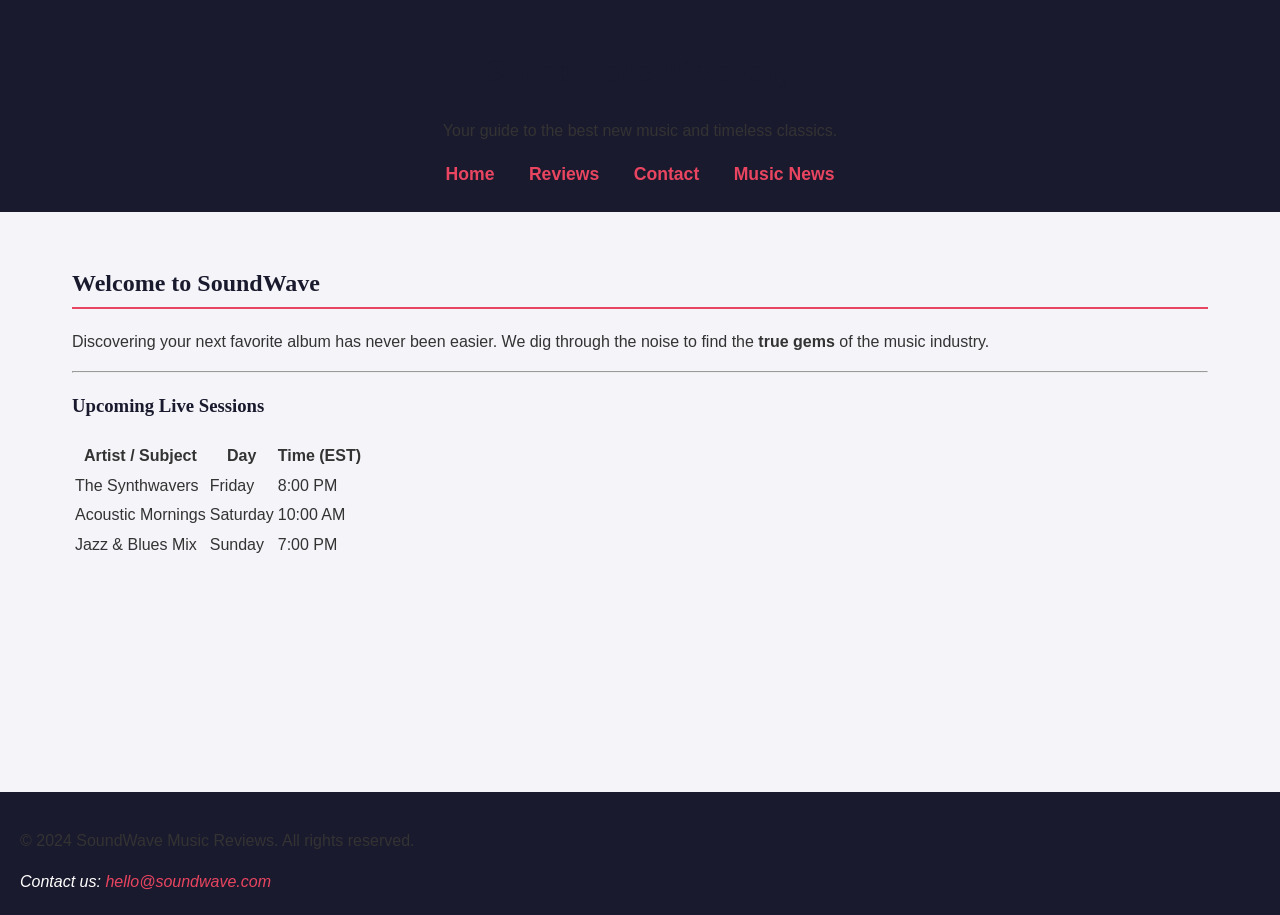
==== index.html @ 6774748c "Add files via upload" ====
<!DOCTYPE html>
<html lang="en">
<head>
    <meta charset="utf-8">
    <title>SoundWave | Home</title>
    <link rel="icon" href="[https://cdn-icons-png.flaticon.com/512/3011/3011236.png](https://cdn-icons-png.flaticon.com/512/3011/3011236.png)">
    <!-- REQUIREMENT: External CSS Link -->
    <link rel="stylesheet" href="styles.css">
</head>
<body>
    <header id="main-header">
        <h1>SoundWave Discovery</h1>
        <p>Your guide to the best new music and timeless classics.</p>
        <nav>
            <ul class="nav-menu">
                <li><a href="index.html">Home</a></li>
                <li><a href="reviews.html">Reviews</a></li>
                <li><a href="contact.html">Contact</a></li>
                <li><a href="[https://pitchfork.com/](https://pitchfork.com/)" target="_blank">Music News</a></li>
            </ul>
        </nav>
    </header>

    <main>
        <section id="home">
            <!-- REQUIREMENT: Inline CSS -->
            <h2 style="color: #1a1a2e; border-bottom: 2px solid #e94560; padding-bottom: 5px;">Welcome to SoundWave</h2>
            <p>Discovering your next favorite album has never been easier. We dig through the noise to find the <strong>true gems</strong> of the music industry.</p>
            <hr>
            <h3>Upcoming Live Sessions</h3>
            <!-- REQUIREMENT: Table -->
            <table>
                <thead>
                    <tr><th>Artist / Subject</th><th>Day</th><th>Time (EST)</th></tr>
                </thead>
                <tbody>
                    <tr><td>The Synthwavers</td><td>Friday</td><td>8:00 PM</td></tr>
                    <tr><td>Acoustic Mornings</td><td>Saturday</td><td>10:00 AM</td></tr>
                    <tr><td>Jazz & Blues Mix</td><td>Sunday</td><td>7:00 PM</td></tr>
                </tbody>
            </table>
        </section>
    </main>

    <footer>
        <p>&copy; 2024 SoundWave Music Reviews. All rights reserved.</p>
        <address>Contact us: <a href="mailto:hello@soundwave.com" style="color: #e94560;">hello@soundwave.com</a></address>
    </footer>
</body>
</html>
---- styles.css ----
/* =========================================
   PART C: Spacing & Line Height 
========================================= */
* { box-sizing: border-box; }

body {
    /* Font Family 1: Sans-Serif */
    font-family: "Segoe UI", Tahoma, sans-serif;
    /* Requirement: Line-height for readability */
    line-height: 1.6; 
    margin: 0; 
    padding: 0;
    background-color: #f4f4f9; 
    /* Text Color */
    color: #333; 
}

/* =========================================
   PART B: Fonts & Colors
========================================= */
h1, h2, h3 {
    /* Font Family 2: Serif */
    font-family: "Georgia", "Times New Roman", serif;
    color: #1a1a2e;
}

.role {
    /* Font Family 3: Monospace */
    font-family: "Courier New", Courier, monospace;
    font-style: italic; /* Font style */
    font-weight: bold;  /* Font weight */
    color: #e94560;
}

/* Links & Hover Effects */
a { color: #e94560; text-decoration: none; }
/* Requirement: Hover color for links */
a:hover { color: #000; text-decoration: underline; }

/* =========================================
   PART A & C: Selectors, Alignment, Margin/Padding
========================================= */
/* Element + ID Selector (Center Alignment) */
#main-header {
    background-color: #1a1a2e; 
    color: #fff;
    padding: 1.5rem 2rem; 
    text-align: center; /* ALIGN: CENTER */
}

/* Class Selector */
.nav-menu { list-style-type: none; padding: 0; margin: 0; }
.nav-menu li { display: inline-block; margin: 0 15px; }
.nav-menu a { color: #e94560; font-weight: bold; font-size: 1.1rem; }
.nav-menu a:hover { color: #fff; }

main { padding: 2em; max-width: 1200px; margin: 0 auto; min-height: 60vh;}

/* Justify Alignment for articles (Requirement) */
article p, .desc { text-align: justify; /* ALIGN: JUSTIFY */ }

/* Float utility */
.content-wrapper { width: 100%; }
.main-content { float: left; width: 65%; padding-right: 20px; }
.sidebar { float: right; width: 30%; background-color: #fff; padding: 1.5em; border-left: 4px solid #e94560; border-radius: 8px; }
.clearfix::after { content: ""; display: table; clear: both; }

/* =========================================
   PART D: Profile Cards & Hover Effects
========================================= */
.profile-card {
    background: #fff;
    width: 45%;
    float: left;
    margin: 2%;
    padding: 20px;
    border-radius: 10px;
    border: 2px solid #ddd;
    text-align: center;
    /* Transition for smooth hover effect */
    transition: transform 0.3s ease, box-shadow 0.3s ease, border-color 0.3s ease;
}

/* Unique ID styling for specific profiles */
#profile-ardak { border-bottom: 5px solid #007bff; }
#profile-linara { border-bottom: 5px solid #e94560; }

/* REQUIREMENT: Hover effects on cards */
.profile-card:hover {
    transform: translateY(-10px); /* Moves card up */
    box-shadow: 0 10px 20px rgba(0,0,0,0.15); /* Adds shadow */
    border-color: #333;
    background-color: #fcfcfc; /* Background change */
}

.profile-img {
    width: 150px;
    height: 150px;
    object-fit: cover;
    border-radius: 50%;
    border: 4px solid #f4f4f9;
}

/* Form Styles */
form { background: #fff; padding: 20px; border-radius: 8px; max-width: 500px; }
.form-group { margin-bottom: 15px; text-align: left; /* ALIGN: LEFT */ }
.form-group label { display: block; margin-bottom: 5px; font-weight: bold; }
.form-group input { width: 100%; padding: 8px; border: 1px solid #ccc; border-radius: 4px; }
button { background-color: #e94560; color: white; border: none; padding: 10px 20px; cursor: pointer; border-radius: 4px; }
button:hover { background-color: #d13d56; }

/* =========================================
   PRIORITY TEST CSS (Part A)
========================================= */
.priority-demo-section { background: #eee; padding: 20px; margin-top: 30px; border-radius: 5px;}
/* Element selector */
p { color: #333; } 
/* Class selector */
.priority-class { color: green; } 
/* ID selector */
#priority-text { color: blue; } 
/* Notice: The inline style "color: purple" in the HTML will beat all of these! */

/* Footer Right Alignment */
footer { background-color: #1a1a2e; color: #fff; padding: 20px; margin-top: 40px; }
.footer-text { text-align: right; /* ALIGN: RIGHT */ }
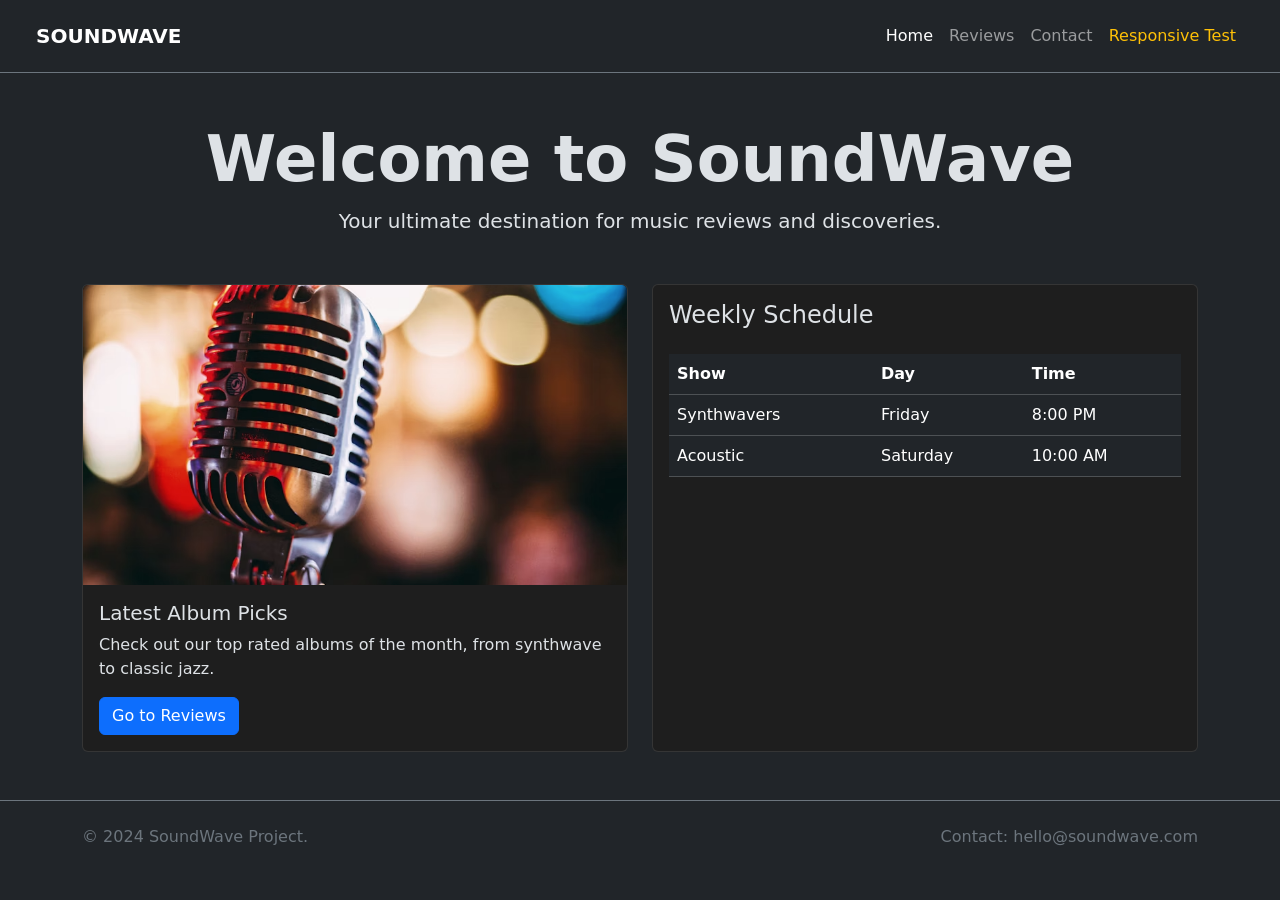
==== commit d73b70d7: "Add files via upload" ====
--- a/index.html
+++ b/index.html
@@ -1,50 +1,72 @@
 <!DOCTYPE html>
-<html lang="en">
+<html lang="en" data-bs-theme="dark">
 <head>
     <meta charset="utf-8">
+    <meta name="viewport" content="width=device-width, initial-scale=1.0">
     <title>SoundWave | Home</title>
-    <link rel="icon" href="[https://cdn-icons-png.flaticon.com/512/3011/3011236.png](https://cdn-icons-png.flaticon.com/512/3011/3011236.png)">
-    <!-- REQUIREMENT: External CSS Link -->
+    <link href="https://cdn.jsdelivr.net/npm/bootstrap@5.3.3/dist/css/bootstrap.min.css" rel="stylesheet">
     <link rel="stylesheet" href="styles.css">
 </head>
 <body>
-    <header id="main-header">
-        <h1>SoundWave Discovery</h1>
-        <p>Your guide to the best new music and timeless classics.</p>
-        <nav>
-            <ul class="nav-menu">
-                <li><a href="index.html">Home</a></li>
-                <li><a href="reviews.html">Reviews</a></li>
-                <li><a href="contact.html">Contact</a></li>
-                <li><a href="[https://pitchfork.com/](https://pitchfork.com/)" target="_blank">Music News</a></li>
-            </ul>
-        </nav>
-    </header>
+    <nav class="navbar navbar-expand-lg navbar-dark bg-dark border-bottom border-secondary px-4 py-3">
+        <div class="container-fluid">
+            <a class="navbar-brand fw-bold" href="index.html">SOUNDWAVE</a>
+            <button class="navbar-toggler" type="button" data-bs-toggle="collapse" data-bs-target="#navbarNav">
+                <span class="navbar-toggler-icon"></span>
+            </button>
+            <div class="collapse navbar-collapse" id="navbarNav">
+                <ul class="navbar-nav ms-auto">
+                    <li class="nav-item"><a class="nav-link active" href="index.html">Home</a></li>
+                    <li class="nav-item"><a class="nav-link" href="reviews.html">Reviews</a></li>
+                    <li class="nav-item"><a class="nav-link" href="contact.html">Contact</a></li>
+                    <li class="nav-item"><a class="nav-link text-warning" href="responsive.html">Responsive Test</a></li>
+                </ul>
+            </div>
+        </div>
+    </nav>
 
-    <main>
-        <section id="home">
-            <!-- REQUIREMENT: Inline CSS -->
-            <h2 style="color: #1a1a2e; border-bottom: 2px solid #e94560; padding-bottom: 5px;">Welcome to SoundWave</h2>
-            <p>Discovering your next favorite album has never been easier. We dig through the noise to find the <strong>true gems</strong> of the music industry.</p>
-            <hr>
-            <h3>Upcoming Live Sessions</h3>
-            <!-- REQUIREMENT: Table -->
-            <table>
-                <thead>
-                    <tr><th>Artist / Subject</th><th>Day</th><th>Time (EST)</th></tr>
-                </thead>
-                <tbody>
-                    <tr><td>The Synthwavers</td><td>Friday</td><td>8:00 PM</td></tr>
-                    <tr><td>Acoustic Mornings</td><td>Saturday</td><td>10:00 AM</td></tr>
-                    <tr><td>Jazz & Blues Mix</td><td>Sunday</td><td>7:00 PM</td></tr>
-                </tbody>
-            </table>
+    <main class="container my-5">
+        <header class="text-center mb-5">
+            <h1 class="display-3 fw-bold">Welcome to SoundWave</h1>
+            <p class="lead">Your ultimate destination for music reviews and discoveries.</p>
+        </header>
+
+        <section class="row g-4">
+            <div class="col-md-6">
+                <div class="card my-custom-card h-100">
+                    <img src="music.jpg" class="card-img-top" alt="Featured Music">
+                    <div class="card-body">
+                        <h5 class="card-title">Latest Album Picks</h5>
+                        <p class="card-text">Check out our top rated albums of the month, from synthwave to classic jazz.</p>
+                        <a href="reviews.html" class="btn btn-primary">Go to Reviews</a>
+                    </div>
+                </div>
+            </div>
+            <div class="col-md-6">
+                <div class="card my-custom-card h-100">
+                    <div class="card-body">
+                        <h2 class="h4 mb-4">Weekly Schedule</h2>
+                        <table class="table table-dark table-hover">
+                            <thead>
+                                <tr><th>Show</th><th>Day</th><th>Time</th></tr>
+                            </thead>
+                            <tbody>
+                                <tr><td>Synthwavers</td><td>Friday</td><td>8:00 PM</td></tr>
+                                <tr><td>Acoustic</td><td>Saturday</td><td>10:00 AM</td></tr>
+                            </tbody>
+                        </table>
+                    </div>
+                </div>
+            </div>
         </section>
     </main>
 
-    <footer>
-        <p>&copy; 2024 SoundWave Music Reviews. All rights reserved.</p>
-        <address>Contact us: <a href="mailto:hello@soundwave.com" style="color: #e94560;">hello@soundwave.com</a></address>
+    <footer class="bg-dark text-secondary py-4 border-top border-secondary mt-auto">
+        <div class="container d-flex justify-content-between">
+            <p>&copy; 2024 SoundWave Project.</p>
+            <p>Contact: hello@soundwave.com</p>
+        </div>
     </footer>
+    <script src="https://cdn.jsdelivr.net/npm/bootstrap@5.3.3/dist/js/bootstrap.bundle.min.js"></script>
 </body>
-</html>+</html> 
--- a/styles.css
+++ b/styles.css
@@ -1,126 +1,56 @@
-/* =========================================
-   PART C: Spacing & Line Height 
-========================================= */
-* { box-sizing: border-box; }
+/* Пункт 7: Кастомизация компонентов с помощью собственного CSS */
 
-body {
-    /* Font Family 1: Sans-Serif */
-    font-family: "Segoe UI", Tahoma, sans-serif;
-    /* Requirement: Line-height for readability */
-    line-height: 1.6; 
-    margin: 0; 
-    padding: 0;
-    background-color: #f4f4f9; 
-    /* Text Color */
-    color: #333; 
+/* Настройка внешнего вида карточек */
+.my-custom-card {
+    transition: transform 0.3s ease, box-shadow 0.3s ease;
+    border: 1px solid rgba(255, 255, 255, 0.1) !important;
+    overflow: hidden;
+    background-color: #1e1e1e !important; /* Собственный цвет фона для карточек */
 }
 
-/* =========================================
-   PART B: Fonts & Colors
-========================================= */
-h1, h2, h3 {
-    /* Font Family 2: Serif */
-    font-family: "Georgia", "Times New Roman", serif;
-    color: #1a1a2e;
+/* Эффект при наведении (кастомное поведение) */
+.my-custom-card:hover {
+    transform: translateY(-10px); /* Карточка плавно приподнимается */
+    box-shadow: 0 10px 30px rgba(0, 123, 255, 0.2); /* Появляется синее свечение */
+    border-color: #0d6efd !important;
 }
 
-.role {
-    /* Font Family 3: Monospace */
-    font-family: "Courier New", Courier, monospace;
-    font-style: italic; /* Font style */
-    font-weight: bold;  /* Font weight */
-    color: #e94560;
+/* Настройка изображений в карточках */
+.card-img-top {
+    height: 300px;
+    object-fit: cover; /* Фотографии не искажаются, а обрезаются по размеру */
+    filter: grayscale(20%); /* Легкий черно-белый фильтр */
+    transition: filter 0.3s ease;
 }
 
-/* Links & Hover Effects */
-a { color: #e94560; text-decoration: none; }
-/* Requirement: Hover color for links */
-a:hover { color: #000; text-decoration: underline; }
-
-/* =========================================
-   PART A & C: Selectors, Alignment, Margin/Padding
-========================================= */
-/* Element + ID Selector (Center Alignment) */
-#main-header {
-    background-color: #1a1a2e; 
-    color: #fff;
-    padding: 1.5rem 2rem; 
-    text-align: center; /* ALIGN: CENTER */
+.my-custom-card:hover .card-img-top {
+    filter: grayscale(0%); /* При наведении фото становится полностью цветным */
 }
 
-/* Class Selector */
-.nav-menu { list-style-type: none; padding: 0; margin: 0; }
-.nav-menu li { display: inline-block; margin: 0 15px; }
-.nav-menu a { color: #e94560; font-weight: bold; font-size: 1.1rem; }
-.nav-menu a:hover { color: #fff; }
-
-main { padding: 2em; max-width: 1200px; margin: 0 auto; min-height: 60vh;}
-
-/* Justify Alignment for articles (Requirement) */
-article p, .desc { text-align: justify; /* ALIGN: JUSTIFY */ }
-
-/* Float utility */
-.content-wrapper { width: 100%; }
-.main-content { float: left; width: 65%; padding-right: 20px; }
-.sidebar { float: right; width: 30%; background-color: #fff; padding: 1.5em; border-left: 4px solid #e94560; border-radius: 8px; }
-.clearfix::after { content: ""; display: table; clear: both; }
-
-/* =========================================
-   PART D: Profile Cards & Hover Effects
-========================================= */
-.profile-card {
-    background: #fff;
-    width: 45%;
-    float: left;
-    margin: 2%;
-    padding: 20px;
-    border-radius: 10px;
-    border: 2px solid #ddd;
-    text-align: center;
-    /* Transition for smooth hover effect */
-    transition: transform 0.3s ease, box-shadow 0.3s ease, border-color 0.3s ease;
+/* Стилизация полосы прокрутки для темной темы */
+::-webkit-scrollbar {
+    width: 10px;
 }
 
-/* Unique ID styling for specific profiles */
-#profile-ardak { border-bottom: 5px solid #007bff; }
-#profile-linara { border-bottom: 5px solid #e94560; }
-
-/* REQUIREMENT: Hover effects on cards */
-.profile-card:hover {
-    transform: translateY(-10px); /* Moves card up */
-    box-shadow: 0 10px 20px rgba(0,0,0,0.15); /* Adds shadow */
-    border-color: #333;
-    background-color: #fcfcfc; /* Background change */
+::-webkit-scrollbar-track {
+    background: #121212;
 }
 
-.profile-img {
-    width: 150px;
-    height: 150px;
-    object-fit: cover;
-    border-radius: 50%;
-    border: 4px solid #f4f4f9;
+::-webkit-scrollbar-thumb {
+    background: #333;
+    border-radius: 10px;
 }
 
-/* Form Styles */
-form { background: #fff; padding: 20px; border-radius: 8px; max-width: 500px; }
-.form-group { margin-bottom: 15px; text-align: left; /* ALIGN: LEFT */ }
-.form-group label { display: block; margin-bottom: 5px; font-weight: bold; }
-.form-group input { width: 100%; padding: 8px; border: 1px solid #ccc; border-radius: 4px; }
-button { background-color: #e94560; color: white; border: none; padding: 10px 20px; cursor: pointer; border-radius: 4px; }
-button:hover { background-color: #d13d56; }
+::-webkit-scrollbar-thumb:hover {
+    background: #444;
+}
 
-/* =========================================
-   PRIORITY TEST CSS (Part A)
-========================================= */
-.priority-demo-section { background: #eee; padding: 20px; margin-top: 30px; border-radius: 5px;}
-/* Element selector */
-p { color: #333; } 
-/* Class selector */
-.priority-class { color: green; } 
-/* ID selector */
-#priority-text { color: blue; } 
-/* Notice: The inline style "color: purple" in the HTML will beat all of these! */
+/* Кастомные отступы и стили для ссылок в футере */
+footer address a {
+    transition: color 0.2s ease;
+}
 
-/* Footer Right Alignment */
-footer { background-color: #1a1a2e; color: #fff; padding: 20px; margin-top: 40px; }
-.footer-text { text-align: right; /* ALIGN: RIGHT */ }+footer address a:hover {
+    color: #fff !important;
+    text-decoration: underline !important;
+}
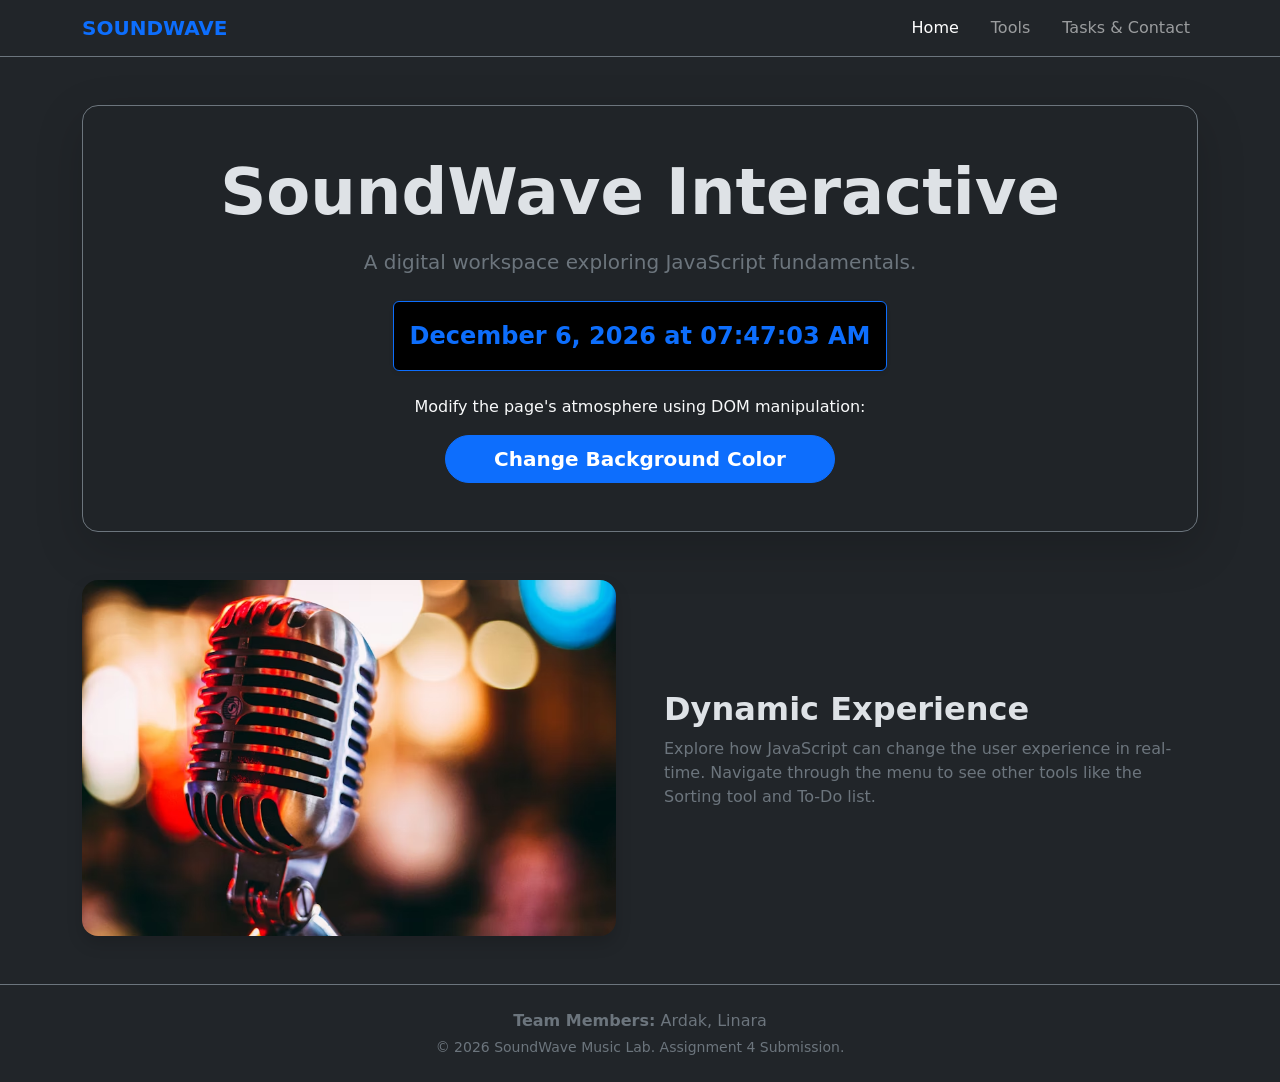
==== commit 3098715d: "Add files via upload" ====
--- a/index.html
+++ b/index.html
@@ -1,72 +1,95 @@
 <!DOCTYPE html>
 <html lang="en" data-bs-theme="dark">
 <head>
-    <meta charset="utf-8">
+    <meta charset="UTF-8">
     <meta name="viewport" content="width=device-width, initial-scale=1.0">
     <title>SoundWave | Home</title>
+    <!-- Подключение Bootstrap 5 -->
     <link href="https://cdn.jsdelivr.net/npm/bootstrap@5.3.3/dist/css/bootstrap.min.css" rel="stylesheet">
+    <!-- Подключение общего файла стилей -->
     <link rel="stylesheet" href="styles.css">
 </head>
-<body>
-    <nav class="navbar navbar-expand-lg navbar-dark bg-dark border-bottom border-secondary px-4 py-3">
-        <div class="container-fluid">
-            <a class="navbar-brand fw-bold" href="index.html">SOUNDWAVE</a>
+<body id="mainBody">
+
+    <!-- Навигация (одинаковая для всех страниц) -->
+    <nav class="navbar navbar-expand-lg navbar-dark bg-dark border-bottom border-secondary sticky-top">
+        <div class="container">
+            <a class="navbar-brand fw-bold text-primary" href="index.html">SOUNDWAVE</a>
             <button class="navbar-toggler" type="button" data-bs-toggle="collapse" data-bs-target="#navbarNav">
                 <span class="navbar-toggler-icon"></span>
             </button>
             <div class="collapse navbar-collapse" id="navbarNav">
-                <ul class="navbar-nav ms-auto">
+                <ul class="navbar-nav ms-auto gap-3">
                     <li class="nav-item"><a class="nav-link active" href="index.html">Home</a></li>
-                    <li class="nav-item"><a class="nav-link" href="reviews.html">Reviews</a></li>
-                    <li class="nav-item"><a class="nav-link" href="contact.html">Contact</a></li>
-                    <li class="nav-item"><a class="nav-link text-warning" href="responsive.html">Responsive Test</a></li>
+                    <li class="nav-item"><a class="nav-link" href="reviews.html">Tools</a></li>
+                    <li class="nav-item"><a class="nav-link" href="contact.html">Tasks & Contact</a></li>
                 </ul>
             </div>
         </div>
     </nav>
 
-    <main class="container my-5">
-        <header class="text-center mb-5">
-            <h1 class="display-3 fw-bold">Welcome to SoundWave</h1>
-            <p class="lead">Your ultimate destination for music reviews and discoveries.</p>
-        </header>
-
-        <section class="row g-4">
-            <div class="col-md-6">
-                <div class="card my-custom-card h-100">
-                    <img src="music.jpg" class="card-img-top" alt="Featured Music">
-                    <div class="card-body">
-                        <h5 class="card-title">Latest Album Picks</h5>
-                        <p class="card-text">Check out our top rated albums of the month, from synthwave to classic jazz.</p>
-                        <a href="reviews.html" class="btn btn-primary">Go to Reviews</a>
-                    </div>
+    <!-- Основной контент главной страницы -->
+    <header class="container mt-5 text-center">
+        <div class="p-5 rounded-4 bg-dark bg-opacity-50 border border-secondary shadow-lg hero-card">
+            <h1 class="display-3 fw-bold mb-3">SoundWave Interactive</h1>
+            <p class="lead text-secondary mb-4">A digital workspace exploring JavaScript fundamentals.</p>
+            
+            <!-- Задача 6: Отображение текущей даты и времени -->
+            <div class="mb-4">
+                <div class="d-inline-block p-3 border border-primary rounded bg-black shadow-sm">
+                    <span id="clock" class="fs-4 fw-bold text-primary">Initializing clock...</span>
                 </div>
             </div>
+
+            <!-- Задача 5: Изменение цвета фона страницы -->
+            <div class="mt-4">
+                <p class="text-light">Modify the page's atmosphere using DOM manipulation:</p>
+                <button class="btn btn-primary btn-lg px-5 rounded-pill fw-bold" onclick="changeColor()">Change Background Color</button>
+            </div>
+        </div>
+    </header>
+
+    <main class="container my-5">
+        <div class="row align-items-center g-5">
             <div class="col-md-6">
-                <div class="card my-custom-card h-100">
-                    <div class="card-body">
-                        <h2 class="h4 mb-4">Weekly Schedule</h2>
-                        <table class="table table-dark table-hover">
-                            <thead>
-                                <tr><th>Show</th><th>Day</th><th>Time</th></tr>
-                            </thead>
-                            <tbody>
-                                <tr><td>Synthwavers</td><td>Friday</td><td>8:00 PM</td></tr>
-                                <tr><td>Acoustic</td><td>Saturday</td><td>10:00 AM</td></tr>
-                            </tbody>
-                        </table>
-                    </div>
-                </div>
+                <img src="music.jpg" alt="Music Background" class="img-fluid rounded-4 shadow">
             </div>
-        </section>
+            <div class="col-md-6">
+                <h2 class="fw-bold">Dynamic Experience</h2>
+                <p class="text-secondary">Explore how JavaScript can change the user experience in real-time. Navigate through the menu to see other tools like the Sorting tool and To-Do list.</p>
+            </div>
+        </div>
     </main>
 
-    <footer class="bg-dark text-secondary py-4 border-top border-secondary mt-auto">
-        <div class="container d-flex justify-content-between">
-            <p>&copy; 2024 SoundWave Project.</p>
-            <p>Contact: hello@soundwave.com</p>
+    <!-- Футер с именами команды (Requirement 1) -->
+    <footer class="bg-dark text-secondary py-4 border-top border-secondary mt-5">
+        <div class="container text-center">
+            <p class="mb-1"><strong>Team Members:</strong> Ardak, Linara</p>
+            <p class="small mb-0">&copy; 2026 SoundWave Music Lab. Assignment 4 Submission.</p>
         </div>
     </footer>
+
+    <!-- Скрипты для главной страницы -->
+    <script>
+        // Функция для обновления времени каждую секунду (Requirement 6)
+        function updateClock() {
+            const now = new Date();
+            const formatOptions = { 
+                month: 'long', day: 'numeric', year: 'numeric', 
+                hour: '2-digit', minute: '2-digit', second: '2-digit', hour12: true 
+            };
+            document.getElementById('clock').innerText = now.toLocaleString('en-US', formatOptions);
+        }
+        setInterval(updateClock, 1000); // Обновление каждую секунду
+        updateClock();
+
+        // Функция изменения фона страницы (Requirement 5)
+        function changeColor() {
+            const colors = ['#1a1a2e', '#16213e', '#0f3460', '#1b262c', '#000000', '#121212'];
+            const randomPick = colors[Math.floor(Math.random() * colors.length)];
+            document.getElementById('mainBody').style.backgroundColor = randomPick;
+        }
+    </script>
     <script src="https://cdn.jsdelivr.net/npm/bootstrap@5.3.3/dist/js/bootstrap.bundle.min.js"></script>
 </body>
 </html> 
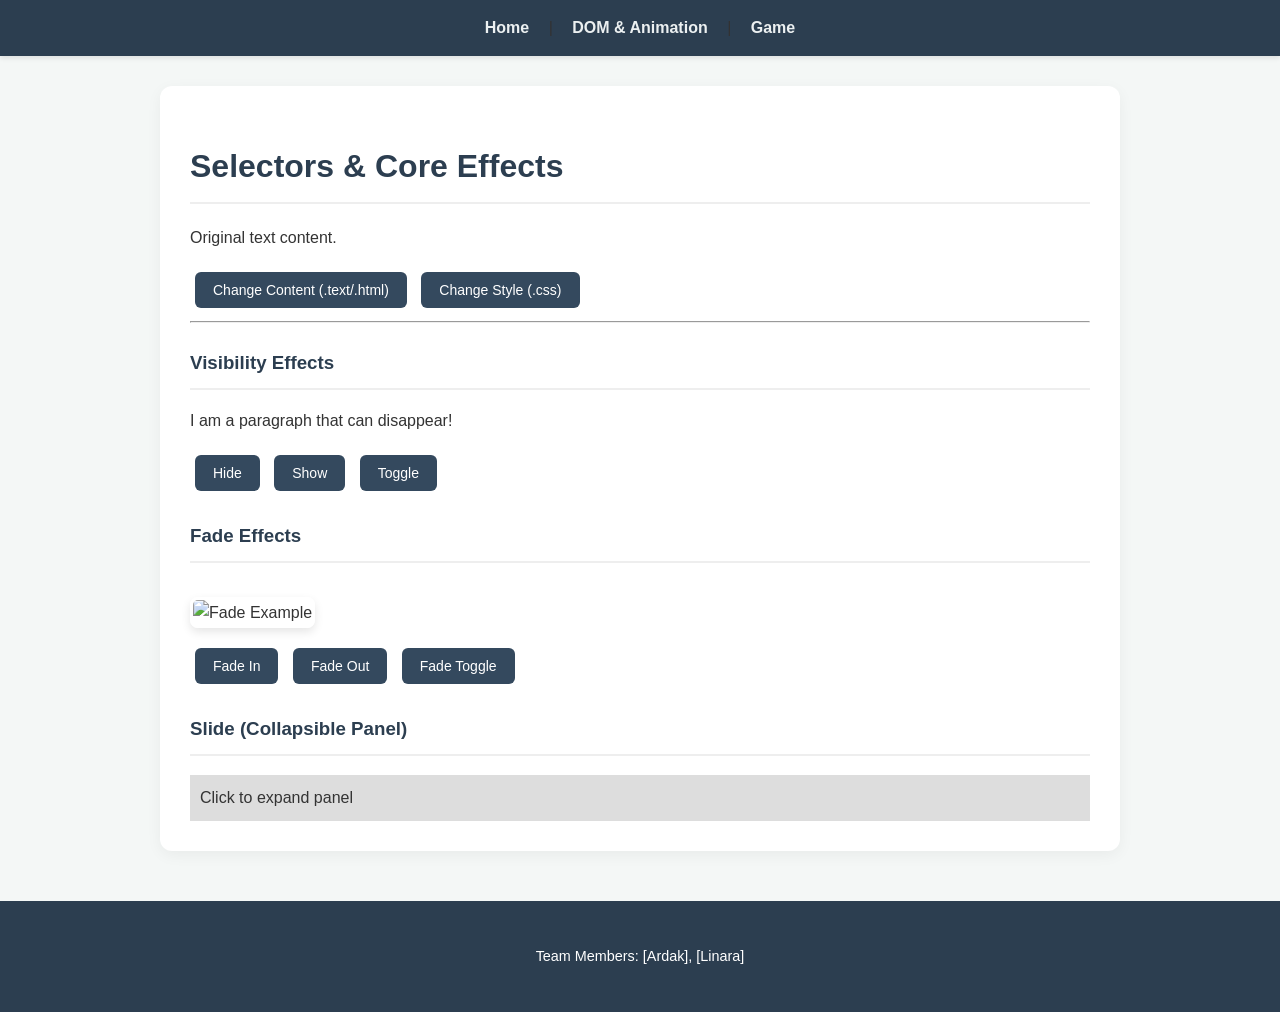
==== commit f025d5ec: "Add files via upload" ====
--- a/index.html
+++ b/index.html
@@ -1,95 +1,54 @@
 <!DOCTYPE html>
-<html lang="en" data-bs-theme="dark">
+<html lang="en">
 <head>
     <meta charset="UTF-8">
-    <meta name="viewport" content="width=device-width, initial-scale=1.0">
-    <title>SoundWave | Home</title>
-    <!-- Подключение Bootstrap 5 -->
-    <link href="https://cdn.jsdelivr.net/npm/bootstrap@5.3.3/dist/css/bootstrap.min.css" rel="stylesheet">
-    <!-- Подключение общего файла стилей -->
-    <link rel="stylesheet" href="styles.css">
+    <title>Assignment 5 - Interactive Web</title>
+    <link rel="stylesheet" href="style.css">
+    <script src="https://code.jquery.com/jquery-3.6.0.min.js"></script>
 </head>
-<body id="mainBody">
-
-    <!-- Навигация (одинаковая для всех страниц) -->
-    <nav class="navbar navbar-expand-lg navbar-dark bg-dark border-bottom border-secondary sticky-top">
-        <div class="container">
-            <a class="navbar-brand fw-bold text-primary" href="index.html">SOUNDWAVE</a>
-            <button class="navbar-toggler" type="button" data-bs-toggle="collapse" data-bs-target="#navbarNav">
-                <span class="navbar-toggler-icon"></span>
-            </button>
-            <div class="collapse navbar-collapse" id="navbarNav">
-                <ul class="navbar-nav ms-auto gap-3">
-                    <li class="nav-item"><a class="nav-link active" href="index.html">Home</a></li>
-                    <li class="nav-item"><a class="nav-link" href="reviews.html">Tools</a></li>
-                    <li class="nav-item"><a class="nav-link" href="contact.html">Tasks & Contact</a></li>
-                </ul>
-            </div>
-        </div>
+<body>
+    <nav>
+        <a href="index.html">Home</a> | <a href="elements.html">DOM & Animation</a> | <a href="game.html">Game</a>
     </nav>
 
-    <!-- Основной контент главной страницы -->
-    <header class="container mt-5 text-center">
-        <div class="p-5 rounded-4 bg-dark bg-opacity-50 border border-secondary shadow-lg hero-card">
-            <h1 class="display-3 fw-bold mb-3">SoundWave Interactive</h1>
-            <p class="lead text-secondary mb-4">A digital workspace exploring JavaScript fundamentals.</p>
-            
-            <!-- Задача 6: Отображение текущей даты и времени -->
-            <div class="mb-4">
-                <div class="d-inline-block p-3 border border-primary rounded bg-black shadow-sm">
-                    <span id="clock" class="fs-4 fw-bold text-primary">Initializing clock...</span>
-                </div>
+    <main>
+        <h1>Selectors & Core Effects</h1>
+        
+        <!-- Section 2: Selectors & CSS -->
+        <section id="selectors-section">
+            <p id="main-text">Original text content.</p>
+            <button id="changeTextBtn">Change Content (.text/.html)</button>
+            <button id="changeStyleBtn">Change Style (.css)</button>
+        </section>
+
+        <hr>
+
+        <!-- Section 3: JQuery Effects -->
+        <section>
+            <h3>Visibility Effects</h3>
+            <p class="target-para">I am a paragraph that can disappear!</p>
+            <button id="hideBtn">Hide</button>
+            <button id="showBtn">Show</button>
+            <button id="toggleBtn">Toggle</button>
+
+            <h3>Fade Effects</h3>
+            <img id="fadeImg" src="https://picsum.photos/id/1/200/150" alt="Fade Example">
+            <br>
+            <button id="fadeInBtn">Fade In</button>
+            <button id="fadeOutBtn">Fade Out</button>
+            <button id="fadeToggleBtn">Fade Toggle</button>
+
+            <h3>Slide (Collapsible Panel)</h3>
+            <div id="panel-header" style="background:#ddd; cursor:pointer; padding:10px;">Click to expand panel</div>
+            <div id="panel-content" style="display:none; padding:10px; border:1px solid #ddd;">
+                This is a collapsible panel controlled by .slideToggle()!
             </div>
-
-            <!-- Задача 5: Изменение цвета фона страницы -->
-            <div class="mt-4">
-                <p class="text-light">Modify the page's atmosphere using DOM manipulation:</p>
-                <button class="btn btn-primary btn-lg px-5 rounded-pill fw-bold" onclick="changeColor()">Change Background Color</button>
-            </div>
-        </div>
-    </header>
-
-    <main class="container my-5">
-        <div class="row align-items-center g-5">
-            <div class="col-md-6">
-                <img src="music.jpg" alt="Music Background" class="img-fluid rounded-4 shadow">
-            </div>
-            <div class="col-md-6">
-                <h2 class="fw-bold">Dynamic Experience</h2>
-                <p class="text-secondary">Explore how JavaScript can change the user experience in real-time. Navigate through the menu to see other tools like the Sorting tool and To-Do list.</p>
-            </div>
-        </div>
+        </section>
     </main>
 
-    <!-- Футер с именами команды (Requirement 1) -->
-    <footer class="bg-dark text-secondary py-4 border-top border-secondary mt-5">
-        <div class="container text-center">
-            <p class="mb-1"><strong>Team Members:</strong> Ardak, Linara</p>
-            <p class="small mb-0">&copy; 2026 SoundWave Music Lab. Assignment 4 Submission.</p>
-        </div>
+    <footer>
+        <p>Team Members: [Ardak], [Linara]</p>
     </footer>
-
-    <!-- Скрипты для главной страницы -->
-    <script>
-        // Функция для обновления времени каждую секунду (Requirement 6)
-        function updateClock() {
-            const now = new Date();
-            const formatOptions = { 
-                month: 'long', day: 'numeric', year: 'numeric', 
-                hour: '2-digit', minute: '2-digit', second: '2-digit', hour12: true 
-            };
-            document.getElementById('clock').innerText = now.toLocaleString('en-US', formatOptions);
-        }
-        setInterval(updateClock, 1000); // Обновление каждую секунду
-        updateClock();
-
-        // Функция изменения фона страницы (Requirement 5)
-        function changeColor() {
-            const colors = ['#1a1a2e', '#16213e', '#0f3460', '#1b262c', '#000000', '#121212'];
-            const randomPick = colors[Math.floor(Math.random() * colors.length)];
-            document.getElementById('mainBody').style.backgroundColor = randomPick;
-        }
-    </script>
-    <script src="https://cdn.jsdelivr.net/npm/bootstrap@5.3.3/dist/js/bootstrap.bundle.min.js"></script>
+    <script src="script.js"></script>
 </body>
 </html> 
--- a/style.css
+++ b/style.css
@@ -0,0 +1,131 @@
+/* style.css — Обновленный дизайн */
+
+/* Общие настройки страницы */
+body { 
+    font-family: 'Segoe UI', Arial, sans-serif; 
+    padding: 0; 
+    margin: 0; 
+    background-color: #f4f7f6; 
+    color: #333; 
+    line-height: 1.6;
+}
+
+/* Навигация (Navbar) */
+nav { 
+    background: #2c3e50; 
+    padding: 15px 20px; 
+    text-align: center;
+    box-shadow: 0 2px 5px rgba(0,0,0,0.1);
+}
+
+nav a { 
+    color: #ecf0f1; 
+    text-decoration: none; 
+    margin: 0 15px; 
+    font-weight: bold;
+    transition: color 0.3s;
+}
+
+nav a:hover { 
+    color: #3498db; 
+}
+
+/* Контейнер для контента */
+main { 
+    max-width: 900px; 
+    margin: 30px auto; 
+    background: #fff; 
+    padding: 30px; 
+    border-radius: 12px;
+    box-shadow: 0 4px 15px rgba(0,0,0,0.05);
+}
+
+/* Стили заголовков */
+h1, h3 { 
+    color: #2c3e50; 
+    border-bottom: 2px solid #eee; 
+    padding-bottom: 10px;
+    margin-top: 25px;
+}
+
+/* Кнопки (Buttons) — исправляем внешний вид */
+button { 
+    padding: 10px 18px; 
+    margin: 5px; 
+    border: none; 
+    background: #34495e; 
+    color: #fff;
+    border-radius: 6px; 
+    cursor: pointer; 
+    font-size: 14px;
+    transition: all 0.3s ease;
+}
+
+button:hover { 
+    background: #3498db; 
+    transform: translateY(-2px);
+    box-shadow: 0 4px 8px rgba(0,0,0,0.1);
+}
+
+/* Изображения */
+img { 
+    max-width: 100%; 
+    height: auto; 
+    border-radius: 8px; 
+    margin: 15px 0;
+    border: 3px solid #fff;
+    box-shadow: 0 4px 10px rgba(0,0,0,0.1);
+}
+
+/* Секции анимаций и игры */
+.square {
+    width: 60px;
+    height: 60px;
+    background-color: #e74c3c;
+    position: relative;
+    margin: 30px 0;
+    border-radius: 4px;
+}
+
+#ball-container {
+    width: 100%; 
+    height: 200px; 
+    background: #ecf0f1;
+    border: 2px dashed #bdc3c7; 
+    position: relative;
+    border-radius: 10px;
+    overflow: hidden;
+    margin: 20px 0;
+}
+
+#ball {
+    width: 40px;
+    height: 40px;
+    background-color: #3498db;
+    border-radius: 50%;
+    position: absolute;
+    top: 50%;
+    transform: translateY(-50%);
+    left: 0;
+}
+
+/* Футер — обязательное требование */
+footer { 
+    background: #2c3e50;
+    color: #fff;
+    margin-top: 50px; 
+    padding: 30px; 
+    text-align: center; 
+    font-size: 0.9rem;
+}
+
+/* Поле ввода для игры */
+input[type="number"] {
+    padding: 10px;
+    border: 2px solid #ddd;
+    border-radius: 6px;
+    width: 150px;
+    outline: none;
+}
+
+input:focus { border-color: #3498db; } 
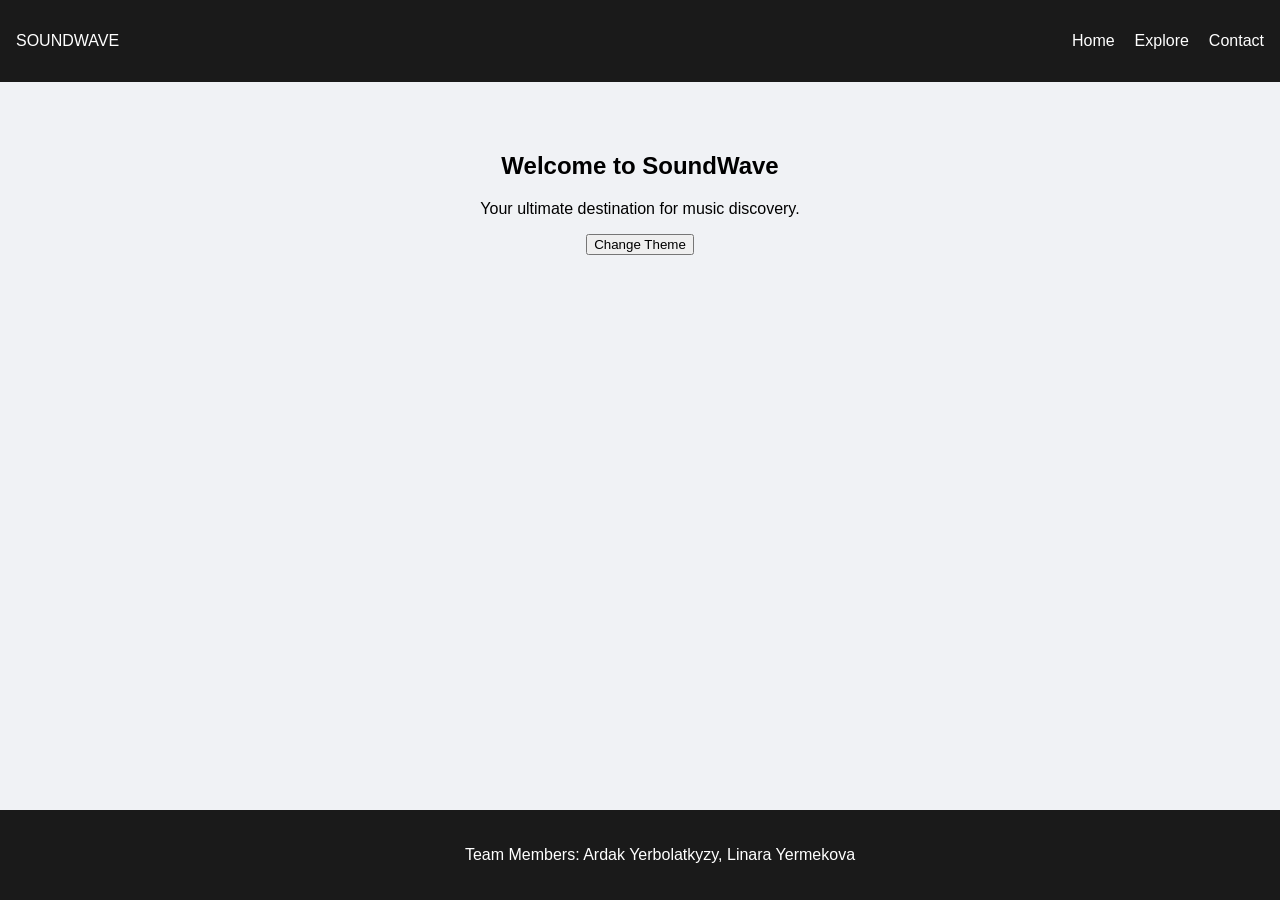
==== commit 299e14d4: "Add files via upload" ====
--- a/index.html
+++ b/index.html
@@ -2,52 +2,31 @@
 <html lang="en">
 <head>
     <meta charset="UTF-8">
-    <title>Assignment 5 - Interactive Web</title>
+    <title>SoundWave - Home</title>
     <link rel="stylesheet" href="style.css">
-    <script src="https://code.jquery.com/jquery-3.6.0.min.js"></script>
 </head>
 <body>
-    <nav>
-        <a href="index.html">Home</a> | <a href="elements.html">DOM & Animation</a> | <a href="game.html">Game</a>
-    </nav>
+    <header>
+        <nav>
+            <div class="logo">SOUNDWAVE</div>
+            <ul>
+                <li><a href="index.html">Home</a></li>
+                <li><a href="explore.html">Explore</a></li>
+                <li><a href="contact.html">Contact</a></li>
+            </ul>
+        </nav>
+    </header>
 
     <main>
-        <h1>Selectors & Core Effects</h1>
-        
-        <!-- Section 2: Selectors & CSS -->
-        <section id="selectors-section">
-            <p id="main-text">Original text content.</p>
-            <button id="changeTextBtn">Change Content (.text/.html)</button>
-            <button id="changeStyleBtn">Change Style (.css)</button>
-        </section>
-
-        <hr>
-
-        <!-- Section 3: JQuery Effects -->
-        <section>
-            <h3>Visibility Effects</h3>
-            <p class="target-para">I am a paragraph that can disappear!</p>
-            <button id="hideBtn">Hide</button>
-            <button id="showBtn">Show</button>
-            <button id="toggleBtn">Toggle</button>
-
-            <h3>Fade Effects</h3>
-            <img id="fadeImg" src="https://picsum.photos/id/1/200/150" alt="Fade Example">
-            <br>
-            <button id="fadeInBtn">Fade In</button>
-            <button id="fadeOutBtn">Fade Out</button>
-            <button id="fadeToggleBtn">Fade Toggle</button>
-
-            <h3>Slide (Collapsible Panel)</h3>
-            <div id="panel-header" style="background:#ddd; cursor:pointer; padding:10px;">Click to expand panel</div>
-            <div id="panel-content" style="display:none; padding:10px; border:1px solid #ddd;">
-                This is a collapsible panel controlled by .slideToggle()!
-            </div>
+        <section style="text-align: center; padding: 50px;">
+            <h1 id="welcome-msg">Welcome to SoundWave</h1>
+            <p>Your ultimate destination for music discovery.</p>
+            <button id="theme-toggle">Change Theme</button>
         </section>
     </main>
 
     <footer>
-        <p>Team Members: [Ardak], [Linara]</p>
+        <p>Team Members: Ardak Yerbolatkyzy, Linara Yermekova</p>
     </footer>
     <script src="script.js"></script>
 </body>
--- a/style.css
+++ b/style.css
@@ -1,131 +1,16 @@
-/* style.css — Обновленный дизайн */
+body { font-family: 'Arial', sans-serif; margin: 0; background-color: #f0f2f5; }
+header { background: #1a1a1a; color: white; padding: 1rem; }
+nav { display: flex; justify-content: space-between; align-items: center; }
+nav ul { list-style: none; display: flex; gap: 20px; }
+nav a { color: white; text-decoration: none; }
 
-/* Общие настройки страницы */
-body { 
-    font-family: 'Segoe UI', Arial, sans-serif; 
-    padding: 0; 
-    margin: 0; 
-    background-color: #f4f7f6; 
-    color: #333; 
-    line-height: 1.6;
-}
+.grid-container { display: grid; grid-template-columns: repeat(auto-fit, minmax(200px, 1fr)); gap: 20px; padding: 20px; }
+.song-card { background: white; padding: 15px; border-radius: 10px; box-shadow: 0 2px 5px rgba(0,0,0,0.1); text-align: center; }
 
-/* Навигация (Navbar) */
-nav { 
-    background: #2c3e50; 
-    padding: 15px 20px; 
-    text-align: center;
-    box-shadow: 0 2px 5px rgba(0,0,0,0.1);
-}
+footer { background: #1a1a1a; color: white; text-align: center; padding: 20px; position: fixed; bottom: 0; width: 100%; }
 
-nav a { 
-    color: #ecf0f1; 
-    text-decoration: none; 
-    margin: 0 15px; 
-    font-weight: bold;
-    transition: color 0.3s;
-}
-
-nav a:hover { 
-    color: #3498db; 
-}
-
-/* Контейнер для контента */
-main { 
-    max-width: 900px; 
-    margin: 30px auto; 
-    background: #fff; 
-    padding: 30px; 
-    border-radius: 12px;
-    box-shadow: 0 4px 15px rgba(0,0,0,0.05);
-}
-
-/* Стили заголовков */
-h1, h3 { 
-    color: #2c3e50; 
-    border-bottom: 2px solid #eee; 
-    padding-bottom: 10px;
-    margin-top: 25px;
-}
-
-/* Кнопки (Buttons) — исправляем внешний вид */
-button { 
-    padding: 10px 18px; 
-    margin: 5px; 
-    border: none; 
-    background: #34495e; 
-    color: #fff;
-    border-radius: 6px; 
-    cursor: pointer; 
-    font-size: 14px;
-    transition: all 0.3s ease;
-}
-
-button:hover { 
-    background: #3498db; 
-    transform: translateY(-2px);
-    box-shadow: 0 4px 8px rgba(0,0,0,0.1);
-}
-
-/* Изображения */
-img { 
-    max-width: 100%; 
-    height: auto; 
-    border-radius: 8px; 
-    margin: 15px 0;
-    border: 3px solid #fff;
-    box-shadow: 0 4px 10px rgba(0,0,0,0.1);
-}
-
-/* Секции анимаций и игры */
-.square {
-    width: 60px;
-    height: 60px;
-    background-color: #e74c3c;
-    position: relative;
-    margin: 30px 0;
-    border-radius: 4px;
-}
-
-#ball-container {
-    width: 100%; 
-    height: 200px; 
-    background: #ecf0f1;
-    border: 2px dashed #bdc3c7; 
-    position: relative;
-    border-radius: 10px;
-    overflow: hidden;
-    margin: 20px 0;
-}
-
-#ball {
-    width: 40px;
-    height: 40px;
-    background-color: #3498db;
-    border-radius: 50%;
-    position: absolute;
-    top: 50%;
-    transform: translateY(-50%);
-    left: 0;
-}
-
-/* Футер — обязательное требование */
-footer { 
-    background: #2c3e50;
-    color: #fff;
-    margin-top: 50px; 
-    padding: 30px; 
-    text-align: center; 
-    font-size: 0.9rem;
-}
-
-/* Поле ввода для игры */
-input[type="number"] {
-    padding: 10px;
-    border: 2px solid #ddd;
-    border-radius: 6px;
-    width: 150px;
-    outline: none;
-}
-
-input:focus { border-color: #3498db; } +/* Responsive  */
+@media (max-width: 600px) {
+    nav { flex-direction: column; }
+    .grid-container { grid-template-columns: 1fr; }
+} 
